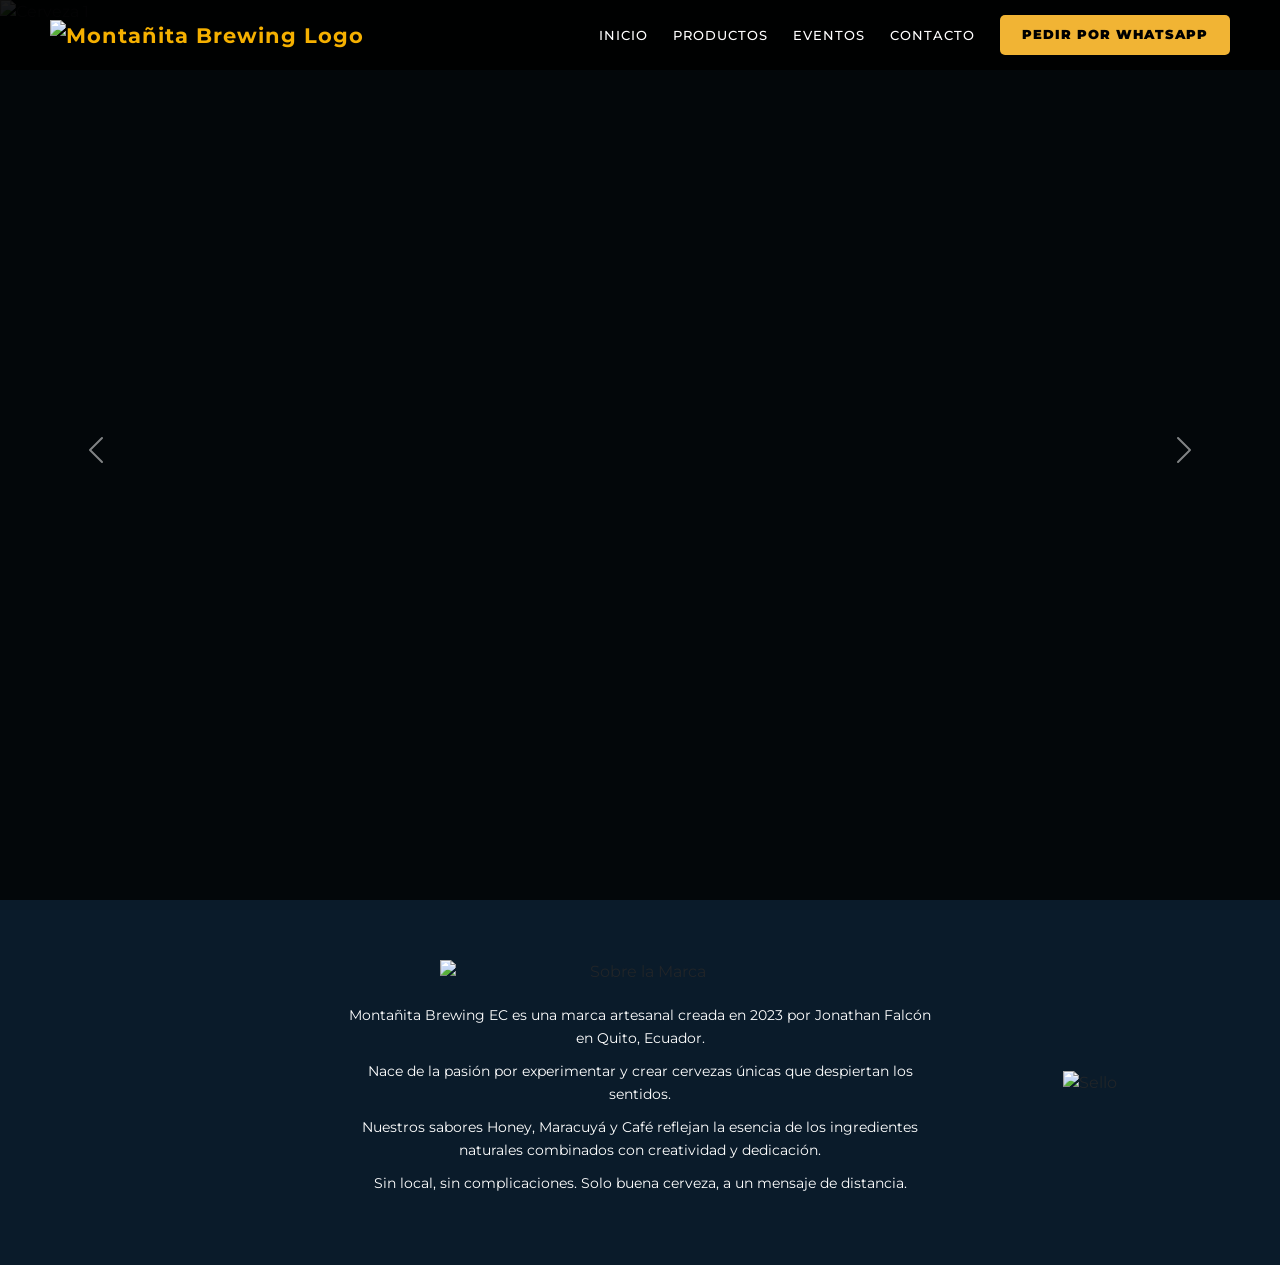
==== index.html @ 053e39e2 "Add files via upload" ====
<!DOCTYPE html>
<html lang="es">
<head>
    <title>Montañita Brewing EC</title>
    <meta charset="UTF-8">
    <meta name="viewport" content="width=device-width, initial-scale=1">  
    <link rel="stylesheet" href="style_layout.css">
    <!-- Bootstrap 5.3.3 -->
    <link href="https://cdn.jsdelivr.net/npm/bootstrap@5.3.3/dist/css/bootstrap.min.css" rel="stylesheet">
    <script src="https://cdn.jsdelivr.net/npm/bootstrap@5.3.3/dist/js/bootstrap.bundle.min.js" defer></script>
</head>

<body>

    <!-- NAVBAR -->
    <header>
        <div class="logo">
            <img src="Imágenes/Logo-Montañita.png" alt="Montañita Brewing Logo">
        </div>
        <nav>
            <ul>
                <li><a href="index.html">INICIO</a></li>
                <li><a href="Productos.html">PRODUCTOS</a></li>
                <li><a href="#eventos">EVENTOS</a></li>
                <li><a href="#contacto">CONTACTO</a></li>
                <li><a href="https://wa.me/593989555989" class="btn-whatsapp-nav">PEDIR POR WHATSAPP</a></li>
            </ul>
        </nav>
    </header>

    <!-- SECCIÓN CARRUSEL (3 Diapositivas) -->
    <main class="hero-carousel" id="inicio">
        <div id="carouselExampleFade" class="carousel slide carousel-fade" data-bs-ride="carousel" data-bs-interval="5000">
            <div class="carousel-inner">

                <!-- Diapositiva 1: Con botón principal -->
                <div class="carousel-item active">
                    <img src="Imágenes/Imagen-Inicial.png" class="d-block w-100 hero-img" alt="Cerveza 1">
                    <div class="hero-overlay">
                        <div class="hero-content">
                        </div>
                    </div>
                </div>

                <!-- Diapositiva 2: Solo Título -->
                <div class="carousel-item">
                    <img src="Imágenes/Imagen-Inicial02.png" class="d-block w-100 hero-img" alt="Cerveza 2">
                    <div class="hero-overlay">
                        <div class="hero-content">
                        </div>
                    </div>
                </div>

                <!-- Diapositiva 3: Solo Título -->
                <div class="carousel-item">
                    <img src="Imágenes/Imagen-Inicial03.png" class="d-block w-100 hero-img" alt="Cerveza 3">
                    <div class="hero-overlay">
                        <div class="hero-content">
                        </div>
                    </div>
                </div>

            </div>

            <!-- Controles Flechas -->
            <button class="carousel-control-prev" type="button" data-bs-target="#carouselExampleFade" data-bs-slide="prev">
                <span class="carousel-control-prev-icon" aria-hidden="true"></span>
            </button>
            <button class="carousel-control-next" type="button" data-bs-target="#carouselExampleFade" data-bs-slide="next">
                <span class="carousel-control-next-icon" aria-hidden="true"></span>
            </button>
        </div>
    </main>

<!-- SECCIÓN SOBRE LA MARCA (Franja Blanca) -->
<section class="marca-section" id="sobre-la-marca">
    <div class="marca-layout">
        
        <div class="marca-col-side"></div>

        <div class="marca-col-center">
            <!-- Usamos una clase nueva: img-micro -->
            <img src="Imágenes/sobrelamarca.jpeg" alt="Sobre la Marca" class="img-micro">
            
            <div class="marca-text">
                <p>Montañita Brewing EC es una marca artesanal creada en 2023 por Jonathan Falcón en Quito, Ecuador.</p>
                <p>Nace de la pasión por experimentar y crear cervezas únicas que despiertan los sentidos.</p>
                <p>Nuestros sabores Honey, Maracuyá y Café reflejan la esencia de los ingredientes naturales combinados con creatividad y dedicación.</p>
                <p>Sin local, sin complicaciones. Solo buena cerveza, a un mensaje de distancia.</p>
            </div>
        </div>

        <div class="marca-col-side">
            <!-- Usamos una clase nueva: sello-micro -->
            <img src="Imágenes/LOGO02.png" alt="Sello" class="logo02">
        </div>

    </div>
</section>

    </div>
</section>
</body>
</html>
---- style_layout.css ----
/* =========================================
   CONFIGURACIÓN DE FUENTES Y VARIABLES
   ========================================= */
@import url('https://fonts.googleapis.com/css2?family=Montserrat:wght@300;400;700;900&display=swap');

:root {
    --fuente-futura: 'Futura', 'Futura Medium', 'Montserrat', sans-serif;
    --dorado: #f1b434;
    --oscuro: #050a0f;
}

* {
    margin: 0;
    padding: 0;
    box-sizing: border-box;
    font-family: var(--fuente-futura);
}

body {
    background-color: var(--oscuro);
    color: white;
    overflow-x: hidden;
}

/* =========================================
   HEADER & NAVEGACIÓN
   ========================================= */
header {
    display: flex;
    justify-content: space-between;
    align-items: center;
    padding: 15px 50px;
    background-color: rgba(0, 0, 0, 0.85);
    position: fixed;
    width: 100%;
    z-index: 2000;
}

.logo img {
    height: 55px;
    width: auto;
}

nav ul {
    display: flex;
    list-style: none;
    align-items: center;
    margin: 0;
}

nav ul li { margin-left: 25px; }

nav ul li a {
    text-decoration: none;
    color: white;
    font-weight: 500;
    font-size: 13px;
    letter-spacing: 1px;
    transition: color 0.3s;
}

nav ul li a:hover { color: var(--dorado); }

/* =========================================
   BOTONES
   ========================================= */
.btn-whatsapp-nav, .btn-whatsapp-main {
    background-color: var(--dorado) !important;
    color: #000 !important;
    padding: 10px 22px;
    border-radius: 5px;
    font-weight: 900;
    text-decoration: none;
    border: none;
    display: inline-block;
    transition: transform 0.2s;
}

.btn-whatsapp-nav:hover, .btn-whatsapp-main:hover {
    transform: scale(1.05);
}

/* =========================================
   HERO CARRUSEL
   ========================================= */
.hero-carousel {
    position: relative;
    width: 100%;
    height: 100vh;
    overflow: hidden; 
    z-index: 1;
}

.carousel-item {
    height: 100vh;
    background-color: var(--oscuro); /* Soluciona flashazo blanco */
}

.hero-img {
    width: 100%;
    height: 100vh;
    object-fit: cover;
    object-position: center;
}

.hero-overlay {
    position: absolute;
    top: 0;
    left: 0;
    width: 100%;
    height: 100%;
    background: rgba(0, 0, 0, 0.3);
    display: flex;
    align-items: center;
    justify-content: flex-end;
    padding-right: 10%;
    z-index: 10;
}

.hero-content {
    text-align: right;
    max-width: 700px;
}

.hero-content h1 {
    font-size: 4.5rem;
    font-weight: 900;
    line-height: 0.9;
    margin-bottom: 15px;
    color: #fff;
}

.aesthetic-p {
    font-weight: 300;
    letter-spacing: 2px;
    margin-bottom: 20px;
}

.highlight { color: var(--dorado); }

/* =========================================
   SECCIÓN MARCA (Estilo image_649b05.png)
/* Contenedor principal oscuro */
/* --- SECCIÓN SOBRE LA MARCA --- */
.marca-section {
    background-color: #0A1B2A !important;
    padding: 60px 0 !important;
    width: 100% !important;
}

.marca-layout {
    display: flex !important;
    align-items: center !important;
    justify-content: center !important;
    max-width: 1200px !important;
    margin: 0 auto !important;
}

.marca-col-side {
    flex: 1 !important;
    display: flex !important;
    justify-content: center !important;
}

.marca-col-center {
    flex: 2 !important;
    text-align: center !important;
}

/* IMAGEN TÍTULO (Mucho más pequeña ahora) */
.img-micro {
    width: 400px !important;  /* Controlamos el ancho fijo */
    height: auto !important;
    max-height: 80px !important; /* Controlamos el alto máximo */
    margin-bottom: 20px !important;
    display: inline-block !important;
}

/* SELLO DERECHA (Mucho más pequeño ahora) */
.sello-micro {
    width: 80px !important;   /* Ancho fijo pequeño */
    height: auto !important;
    max-height: 80px !important;
    opacity: 0.8 !important;
}

.marca-text p {
    color: #ffffff !important;
    font-size: 0.90rem !important;
    font-weight: 400 !important;
    line-height: 1.6 !important;
    margin-bottom: 10px !important;
}
/* --- CONTROLES BOOTSTRAP --- */
.carousel-control-prev, .carousel-control-next { z-index: 150; }

/*--- PRODUCTOS CSS ---*/
*{
  margin:0;
  padding:0;
  box-sizing:border-box;
}

body{
  font-family:'Poppins', sans-serif;
  background:#050505;
  color:white;
  overflow-x:hidden;
}

/* NAVBAR */

.navbar{
  position:fixed;
  top:0;
  left:0;

  width:100%;

  display:flex;
  justify-content:space-between;
  align-items:center;

  padding:18px 8%;

  background:rgba(0,0,0,0.75);
  backdrop-filter:blur(8px);

  z-index:1000;

  border-bottom:1px solid rgba(255,166,0,0.2);
}

.logo{
  color:#f5b000;
  font-size:1.3rem;
  font-weight:700;
  letter-spacing:1px;
}

.menu{
  display:flex;
  gap:35px;
}

.menu a{
  color:white;
  text-decoration:none;

  position:relative;

  transition:0.3s;
}

.menu a:hover{
  color:#f5b000;
}

.menu a::after{
  content:"";
  position:absolute;

  left:0;
  bottom:-8px;

  width:0%;
  height:2px;

  background:#f5b000;

  transition:0.3s;
}

.menu a:hover::after{
  width:100%;
}

.btn-nav{
  text-decoration:none;

  background:#f5b000;
  color:#111;

  padding:12px 22px;

  border-radius:40px;

  font-weight:700;

  transition:0.3s;
}

.btn-nav:hover{
  transform:scale(1.05);
}

/* HERO */

.hero{
  position:relative;

  min-height:70vh;

  display:flex;
  align-items:center;

  padding:140px 8% 80px;

  background:
  linear-gradient(rgba(0,0,0,0.7), rgba(0,0,0,0.85)),
  url('https://images.unsplash.com/photo-1514362545857-3bc16c4c7d1b?q=80&w=1400&auto=format&fit=crop');

  background-size:cover;
  background-position:center;
}

.hero-content{
  position:relative;
  z-index:2;

  max-width:600px;
}

.subtitle{
  color:#f5b000;

  font-weight:600;
  letter-spacing:3px;

  margin-bottom:10px;
}

.hero h1{
  font-family:'Anton', sans-serif;

  font-size:5rem;
  line-height:1;

  text-transform:uppercase;

  margin-bottom:20px;
}

.hero h1 span{
  color:#f5b000;
}

.description{
  color:#ddd;
  line-height:1.8;
}

/* PRODUCTOS */

.products{
  padding:80px 8%;

  display:grid;
  grid-template-columns:repeat(auto-fit, minmax(280px,1fr));

  gap:30px;
}

/* CARD */

.card{
  background:#111;

  border-radius:20px;

  overflow:hidden;

  border:1px solid rgba(245,176,0,0.2);

  transition:0.4s;
}

.card:hover{
  transform:translateY(-10px);

  box-shadow:0 15px 35px rgba(245,176,0,0.2);
}

.card img{
  width:100%;
  height:320px;

  object-fit:cover;
}

.card-content{
  padding:25px;
}

.card h2{
  font-family:'Anton', sans-serif;

  color:#f5b000;

  font-size:2rem;

  margin-bottom:12px;
}

.card p{
  color:#ccc;

  line-height:1.7;

  margin-bottom:20px;
}

/* TAGS */

.tags{
  display:flex;
  flex-wrap:wrap;

  gap:10px;

  margin-bottom:25px;
}

.tags span{
  border:1px solid rgba(245,176,0,0.3);

  color:#f5b000;

  padding:8px 14px;

  border-radius:30px;

  font-size:0.75rem;
}

/* BOTÓN */

.btn{
  display:inline-block;

  background:#f5b000;
  color:#111;

  text-decoration:none;

  padding:14px 22px;

  border-radius:40px;

  font-weight:700;

  transition:0.3s;
}

.btn:hover{
  transform:scale(1.05);
}

/* RESPONSIVE */

@media(max-width:900px){

  .navbar{
    flex-direction:column;
    gap:20px;
  }

  .menu{
    flex-wrap:wrap;
    justify-content:center;
  }

  .hero h1{
    font-size:3.5rem;
  }

}

@media(max-width:600px){

  .hero{
    padding-top:180px;
  }

  .hero h1{
    font-size:2.7rem;
  }

  .btn-nav{
    display:none;
  }

  .products{
    grid-template-columns:1fr;
  }

}
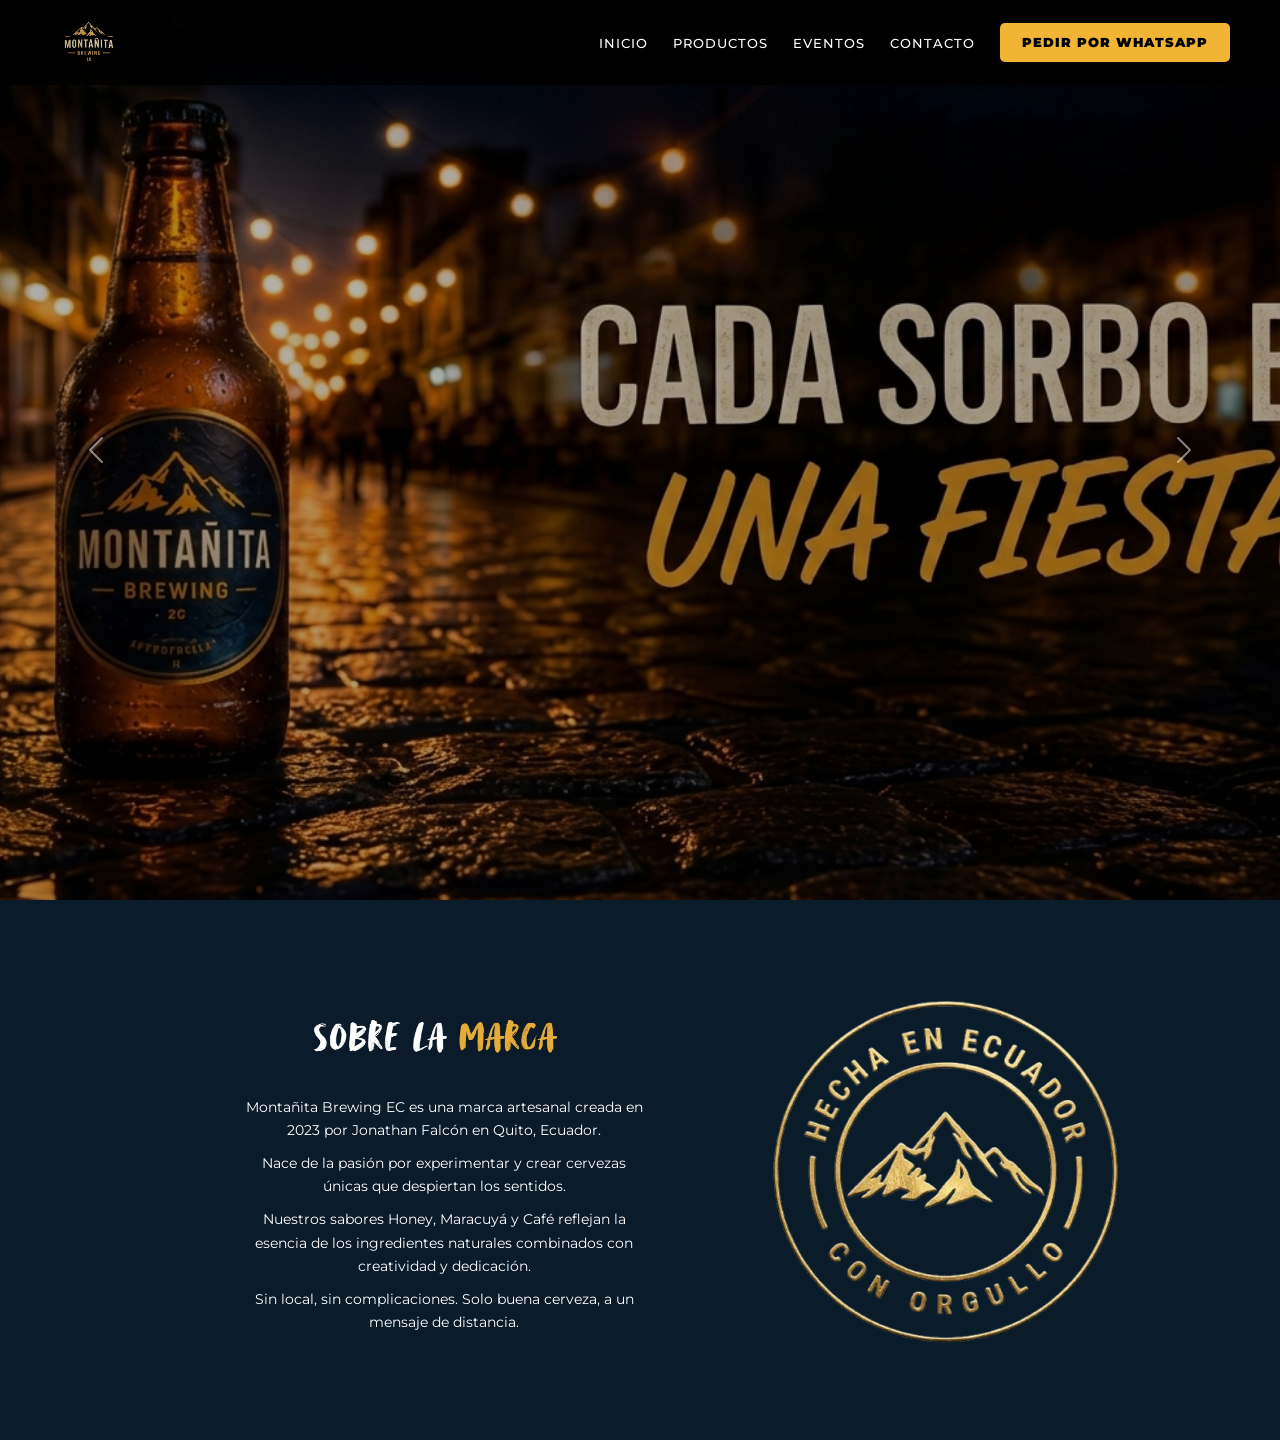
==== commit 5194300c: "Add files via upload" ====
--- a/index.html
+++ b/index.html
@@ -15,14 +15,14 @@
     <!-- NAVBAR -->
     <header>
         <div class="logo">
-            <img src="Imágenes/Logo-Montañita.png" alt="Montañita Brewing Logo">
+            <img src="logomontañita.png" alt="Montañita Brewing Logo">
         </div>
         <nav>
             <ul>
                 <li><a href="index.html">INICIO</a></li>
-                <li><a href="Productos.html">PRODUCTOS</a></li>
-                <li><a href="#eventos">EVENTOS</a></li>
-                <li><a href="#contacto">CONTACTO</a></li>
+                <li><a href="productos.html">PRODUCTOS</a></li>
+                <li><a href="eventos.html">EVENTOS</a></li>
+                <li><a href="contacto.html">CONTACTO</a></li>
                 <li><a href="https://wa.me/593989555989" class="btn-whatsapp-nav">PEDIR POR WHATSAPP</a></li>
             </ul>
         </nav>
@@ -35,7 +35,7 @@
 
                 <!-- Diapositiva 1: Con botón principal -->
                 <div class="carousel-item active">
-                    <img src="Imágenes/Imagen-Inicial.png" class="d-block w-100 hero-img" alt="Cerveza 1">
+                    <img src="imageninicial.png" class="d-block w-100 hero-img" alt="Cerveza 1">
                     <div class="hero-overlay">
                         <div class="hero-content">
                         </div>
@@ -44,7 +44,7 @@
 
                 <!-- Diapositiva 2: Solo Título -->
                 <div class="carousel-item">
-                    <img src="Imágenes/Imagen-Inicial02.png" class="d-block w-100 hero-img" alt="Cerveza 2">
+                    <img src="imageninicial02.png" class="d-block w-100 hero-img" alt="Cerveza 2">
                     <div class="hero-overlay">
                         <div class="hero-content">
                         </div>
@@ -53,7 +53,7 @@
 
                 <!-- Diapositiva 3: Solo Título -->
                 <div class="carousel-item">
-                    <img src="Imágenes/Imagen-Inicial03.png" class="d-block w-100 hero-img" alt="Cerveza 3">
+                    <img src="imageninicial03.png" class="d-block w-100 hero-img" alt="Cerveza 3">
                     <div class="hero-overlay">
                         <div class="hero-content">
                         </div>
@@ -80,7 +80,7 @@
 
         <div class="marca-col-center">
             <!-- Usamos una clase nueva: img-micro -->
-            <img src="Imágenes/sobrelamarca.jpeg" alt="Sobre la Marca" class="img-micro">
+            <img src="sobrelamarca.jpeg" alt="Sobre la Marca" class="img-micro">
             
             <div class="marca-text">
                 <p>Montañita Brewing EC es una marca artesanal creada en 2023 por Jonathan Falcón en Quito, Ecuador.</p>
@@ -92,7 +92,7 @@
 
         <div class="marca-col-side">
             <!-- Usamos una clase nueva: sello-micro -->
-            <img src="Imágenes/LOGO02.png" alt="Sello" class="logo02">
+            <img src="logo.png" alt="Sello" class="logo02">
         </div>
 
     </div>
